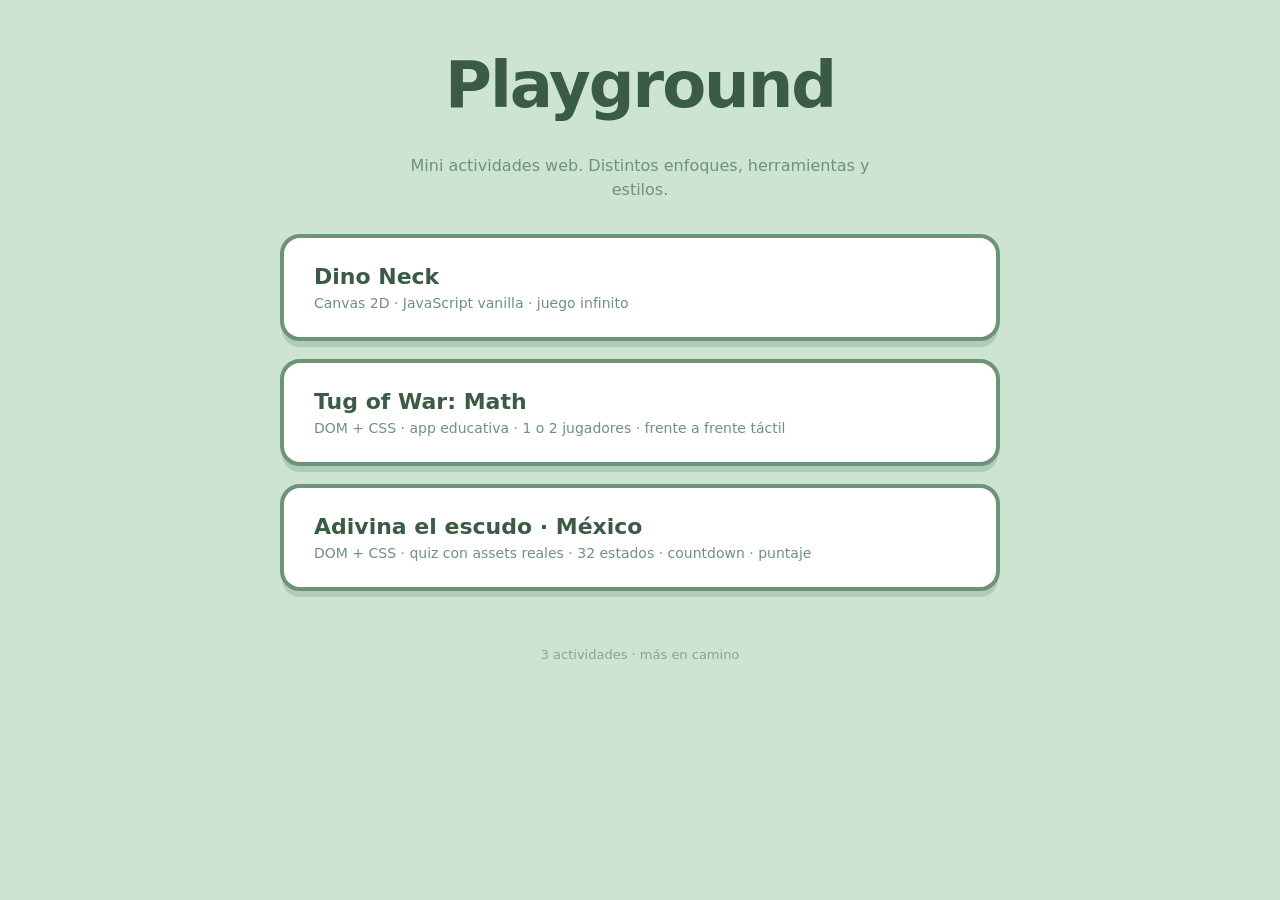
==== index.html @ 7f286912 "feat: add guess-flag-mx to playground catalog" ====
<!DOCTYPE html>
<html lang="es">
<head>
  <meta charset="UTF-8" />
  <meta name="viewport" content="width=device-width, initial-scale=1.0" />
  <title>Playground</title>
  <style>
    * { box-sizing: border-box; margin: 0; padding: 0; }
    html, body {
      min-height: 100%;
      font-family: system-ui, -apple-system, "Segoe UI", sans-serif;
      background: #cde4d2;
      color: #3a5c44;
    }
    body {
      display: flex;
      flex-direction: column;
      align-items: center;
      justify-content: center;
      padding: 48px 24px;
      gap: 32px;
    }
    h1 {
      font-size: clamp(40px, 6vw, 64px);
      font-weight: 900;
      letter-spacing: -2px;
      text-align: center;
    }
    p.sub {
      color: #6d9379;
      font-size: 16px;
      max-width: 480px;
      text-align: center;
      line-height: 1.5;
    }
    .activities {
      display: grid;
      gap: 18px;
      width: 100%;
      max-width: 720px;
    }
    a.card {
      display: block;
      background: #fff;
      border: 4px solid #6d9379;
      border-radius: 20px;
      padding: 26px 30px;
      text-decoration: none;
      color: inherit;
      box-shadow: 0 8px 0 -2px rgba(109, 147, 121, 0.3);
      transition: transform .15s ease, box-shadow .15s ease;
    }
    a.card:hover {
      transform: translateY(-2px);
      box-shadow: 0 10px 0 -2px rgba(109, 147, 121, 0.4);
    }
    a.card h2 {
      font-size: 22px;
      font-weight: 800;
      margin-bottom: 6px;
    }
    a.card p {
      font-size: 14px;
      color: #6d9379;
    }
    footer {
      color: #6d9379;
      font-size: 13px;
      opacity: 0.75;
      margin-top: 24px;
    }
  </style>
</head>
<body>
  <h1>Playground</h1>
  <p class="sub">Mini actividades web. Distintos enfoques, herramientas y estilos.</p>

  <div class="activities">
    <a class="card" href="activities/dino-neck/">
      <h2>Dino Neck</h2>
      <p>Canvas 2D · JavaScript vanilla · juego infinito</p>
    </a>
    <a class="card" href="activities/tug-of-war-math/">
      <h2>Tug of War: Math</h2>
      <p>DOM + CSS · app educativa · 1 o 2 jugadores · frente a frente táctil</p>
    </a>
    <a class="card" href="activities/guess-flag-mx/">
      <h2>Adivina el escudo · México</h2>
      <p>DOM + CSS · quiz con assets reales · 32 estados · countdown · puntaje</p>
    </a>
  </div>

  <footer>3 actividades · más en camino</footer>
</body>
</html>
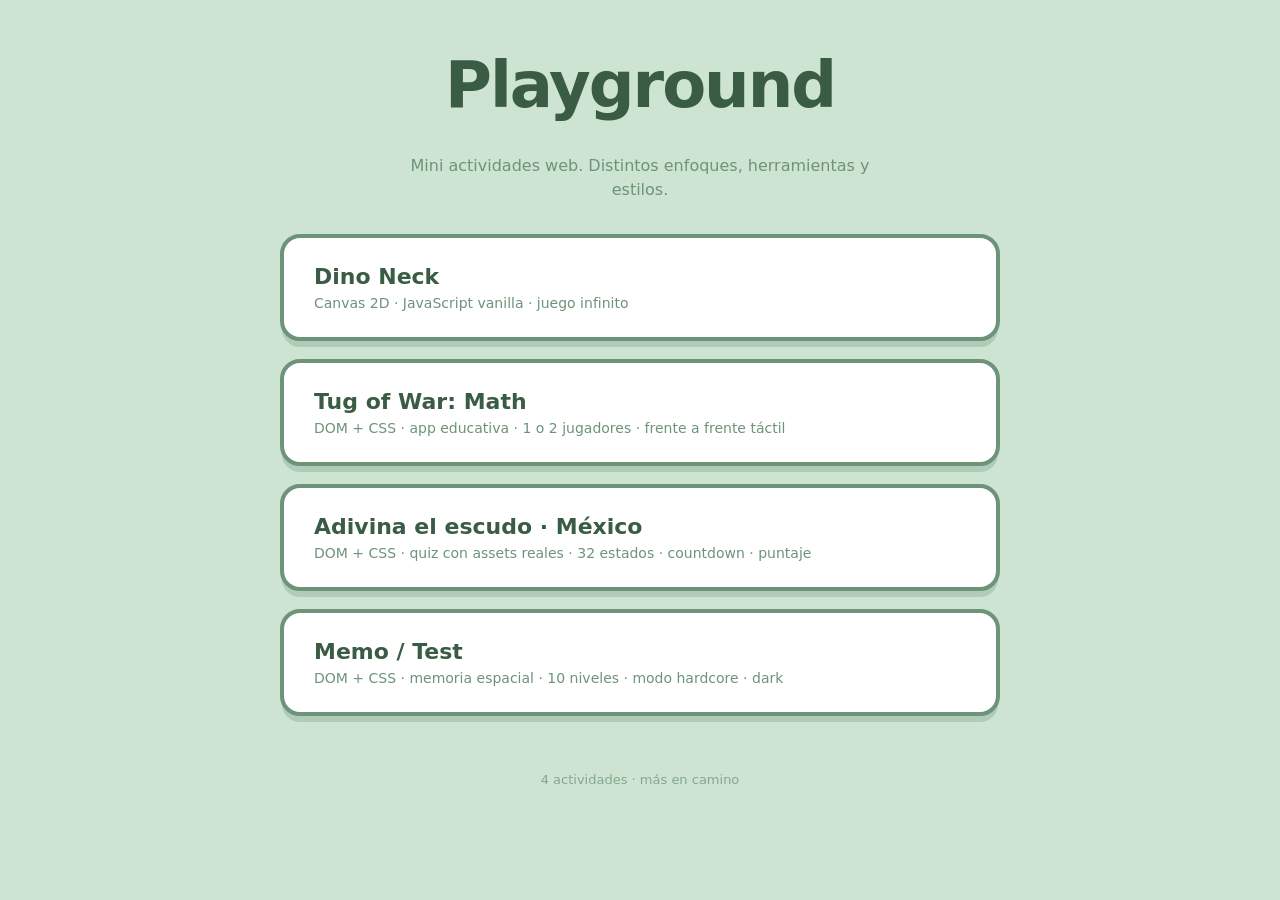
==== commit e61fc441: "feat: add memory-grid to playground catalog" ====
--- a/index.html
+++ b/index.html
@@ -88,8 +88,12 @@
       <h2>Adivina el escudo · México</h2>
       <p>DOM + CSS · quiz con assets reales · 32 estados · countdown · puntaje</p>
     </a>
+    <a class="card" href="activities/memory-grid/">
+      <h2>Memo / Test</h2>
+      <p>DOM + CSS · memoria espacial · 10 niveles · modo hardcore · dark</p>
+    </a>
   </div>
 
-  <footer>3 actividades · más en camino</footer>
+  <footer>4 actividades · más en camino</footer>
 </body>
 </html>
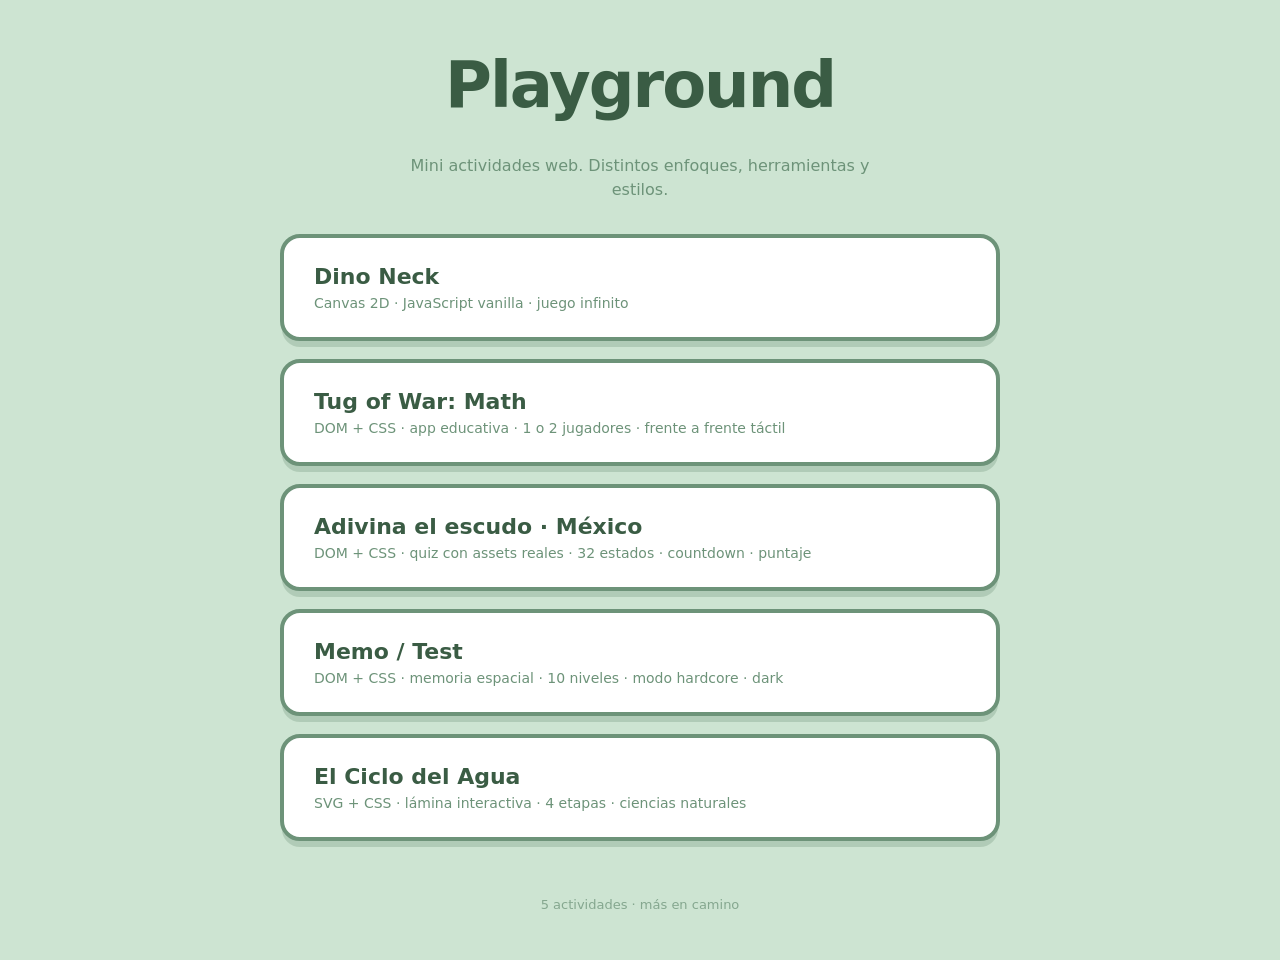
==== commit 210ddd32: "feat: add ciclo-del-agua to playground catalog" ====
--- a/index.html
+++ b/index.html
@@ -92,8 +92,12 @@
       <h2>Memo / Test</h2>
       <p>DOM + CSS · memoria espacial · 10 niveles · modo hardcore · dark</p>
     </a>
+    <a class="card" href="activities/ciclo-del-agua/">
+      <h2>El Ciclo del Agua</h2>
+      <p>SVG + CSS · lámina interactiva · 4 etapas · ciencias naturales</p>
+    </a>
   </div>
 
-  <footer>4 actividades · más en camino</footer>
+  <footer>5 actividades · más en camino</footer>
 </body>
 </html>
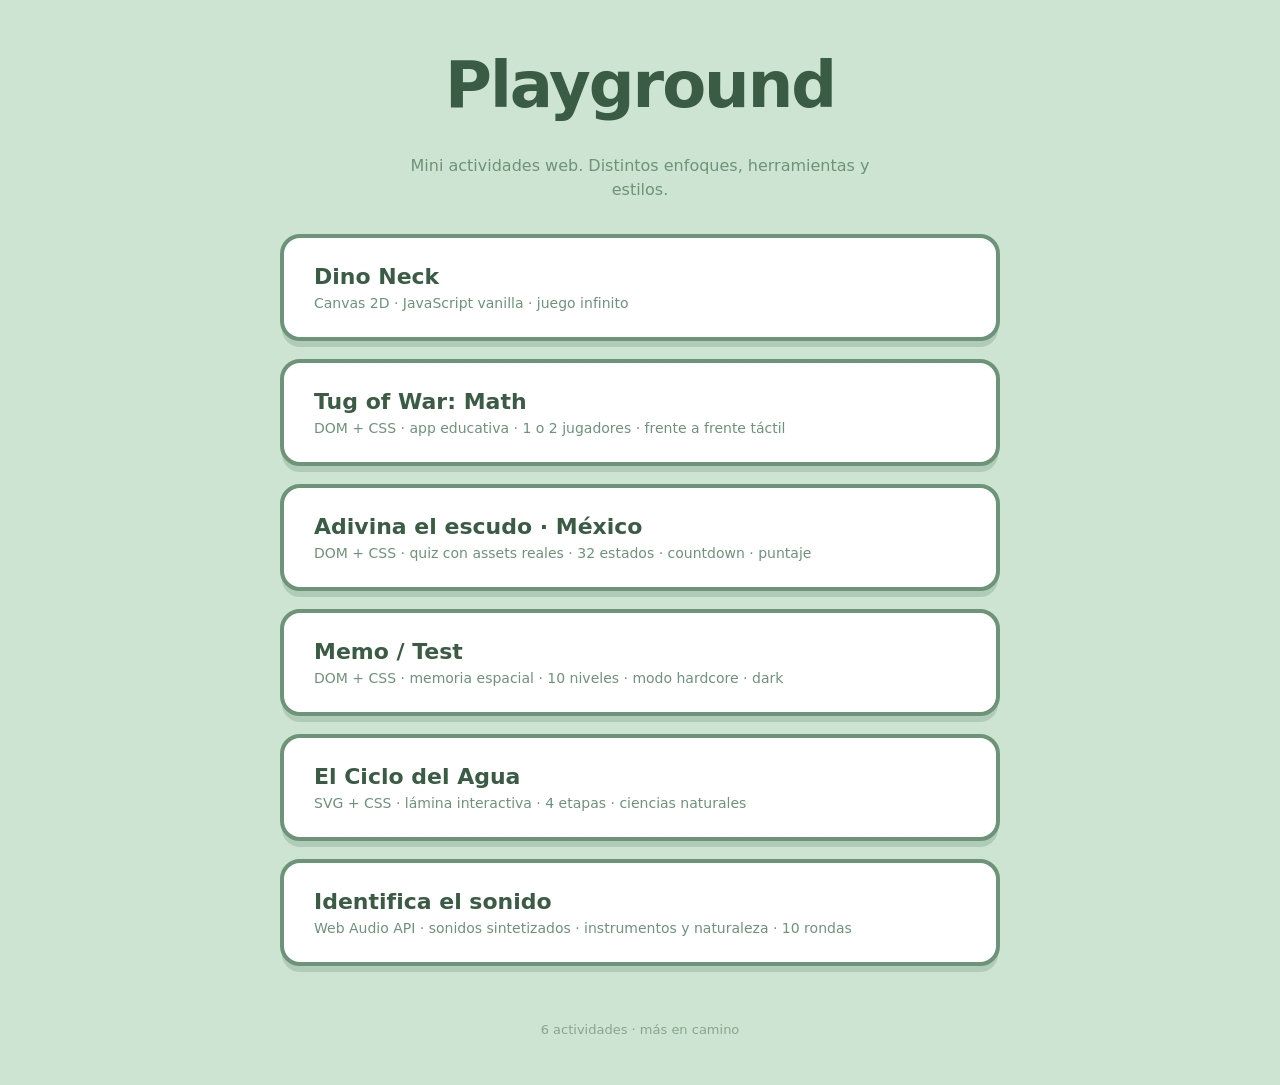
==== commit 2c6eb770: "feat: add identifica-sonido to playground catalog" ====
--- a/index.html
+++ b/index.html
@@ -4,6 +4,7 @@
   <meta charset="UTF-8" />
   <meta name="viewport" content="width=device-width, initial-scale=1.0" />
   <title>Playground</title>
+  <script defer src="https://analytics.lu1s9.dev/script.js" data-website-id="b43d0a09-e1eb-4a2e-ba0b-0c2025f98c3b"></script>
   <style>
     * { box-sizing: border-box; margin: 0; padding: 0; }
     html, body {
@@ -96,8 +97,24 @@
       <h2>El Ciclo del Agua</h2>
       <p>SVG + CSS · lámina interactiva · 4 etapas · ciencias naturales</p>
     </a>
+    <a class="card" href="activities/identifica-sonido/">
+      <h2>Identifica el sonido</h2>
+      <p>Web Audio API · sonidos sintetizados · instrumentos y naturaleza · 10 rondas</p>
+    </a>
   </div>
 
-  <footer>5 actividades · más en camino</footer>
+  <footer>6 actividades · más en camino</footer>
+
+  <script>
+    (() => {
+      const track = (e, d) => { try { window.umami?.track(e, d); } catch (_) {} };
+      document.querySelectorAll('.card').forEach((card) => {
+        card.addEventListener('click', () => {
+          const slug = card.getAttribute('href').split('/').filter(Boolean).pop();
+          track('activity_card_click', { slug });
+        });
+      });
+    })();
+  </script>
 </body>
 </html>
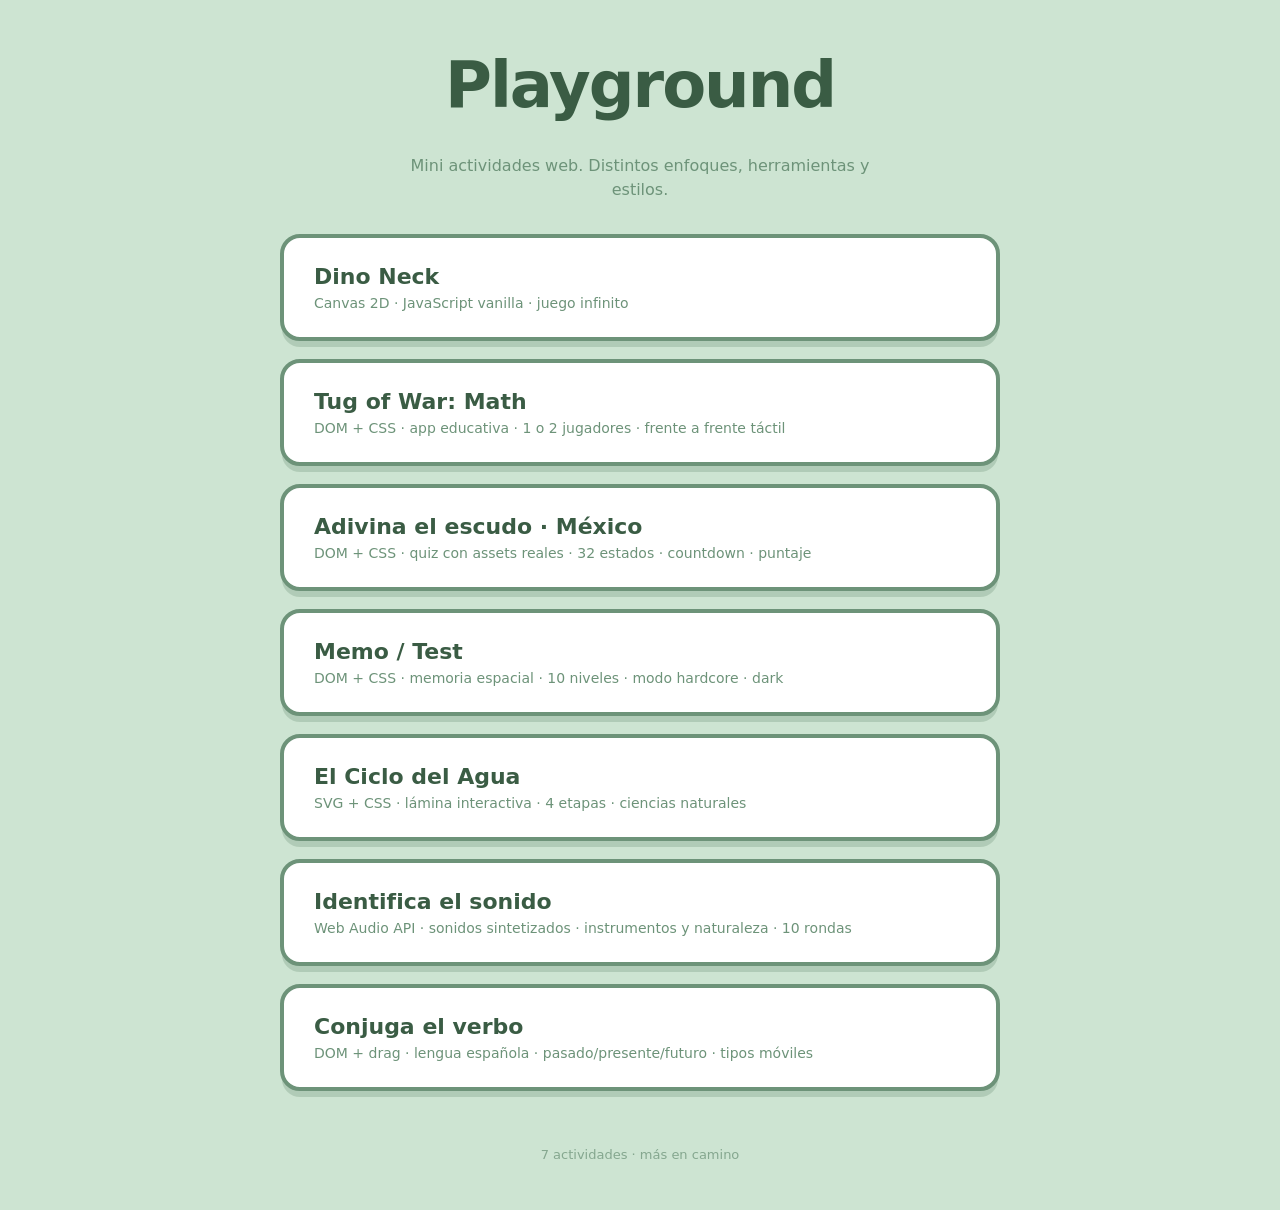
==== commit f90287dc: "feat: add conjuga-el-verbo to playground catalog" ====
--- a/index.html
+++ b/index.html
@@ -101,9 +101,13 @@
       <h2>Identifica el sonido</h2>
       <p>Web Audio API · sonidos sintetizados · instrumentos y naturaleza · 10 rondas</p>
     </a>
+    <a class="card" href="activities/conjuga-el-verbo/">
+      <h2>Conjuga el verbo</h2>
+      <p>DOM + drag · lengua española · pasado/presente/futuro · tipos móviles</p>
+    </a>
   </div>
 
-  <footer>6 actividades · más en camino</footer>
+  <footer>7 actividades · más en camino</footer>
 
   <script>
     (() => {
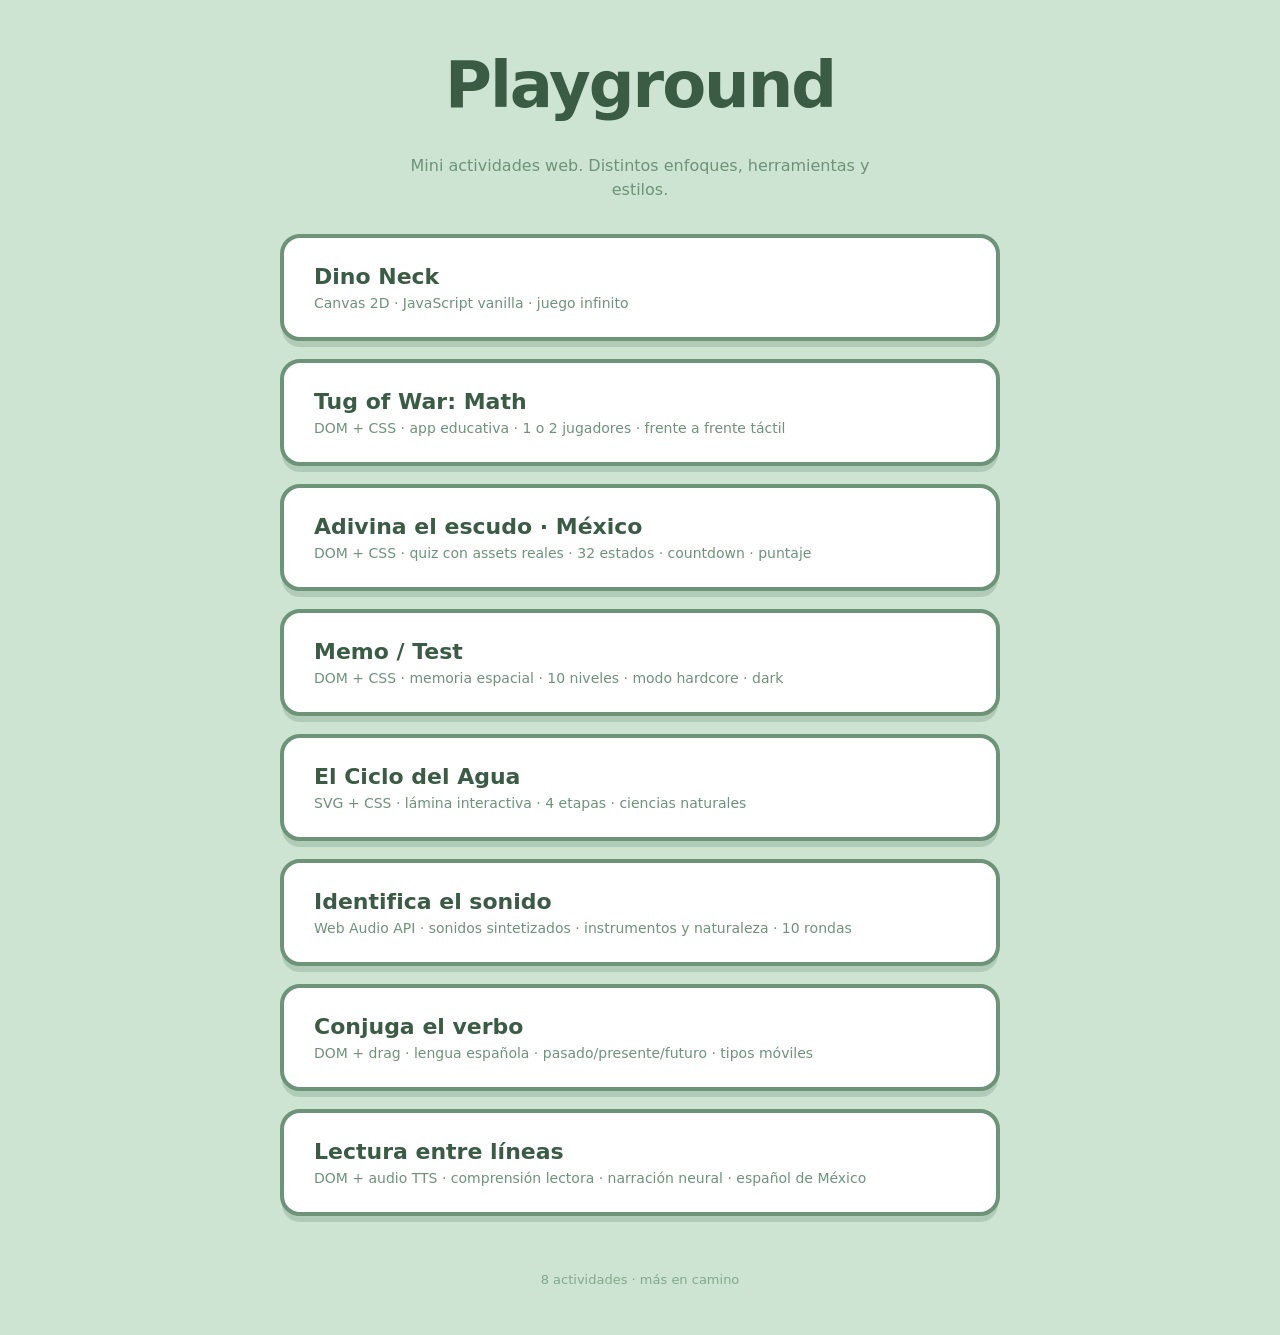
==== commit 4c39d70f: "feat: add lectura-entre-lineas to playground catalog" ====
--- a/index.html
+++ b/index.html
@@ -105,9 +105,13 @@
       <h2>Conjuga el verbo</h2>
       <p>DOM + drag · lengua española · pasado/presente/futuro · tipos móviles</p>
     </a>
+    <a class="card" href="activities/lectura-entre-lineas/">
+      <h2>Lectura entre líneas</h2>
+      <p>DOM + audio TTS · comprensión lectora · narración neural · español de México</p>
+    </a>
   </div>
 
-  <footer>7 actividades · más en camino</footer>
+  <footer>8 actividades · más en camino</footer>
 
   <script>
     (() => {
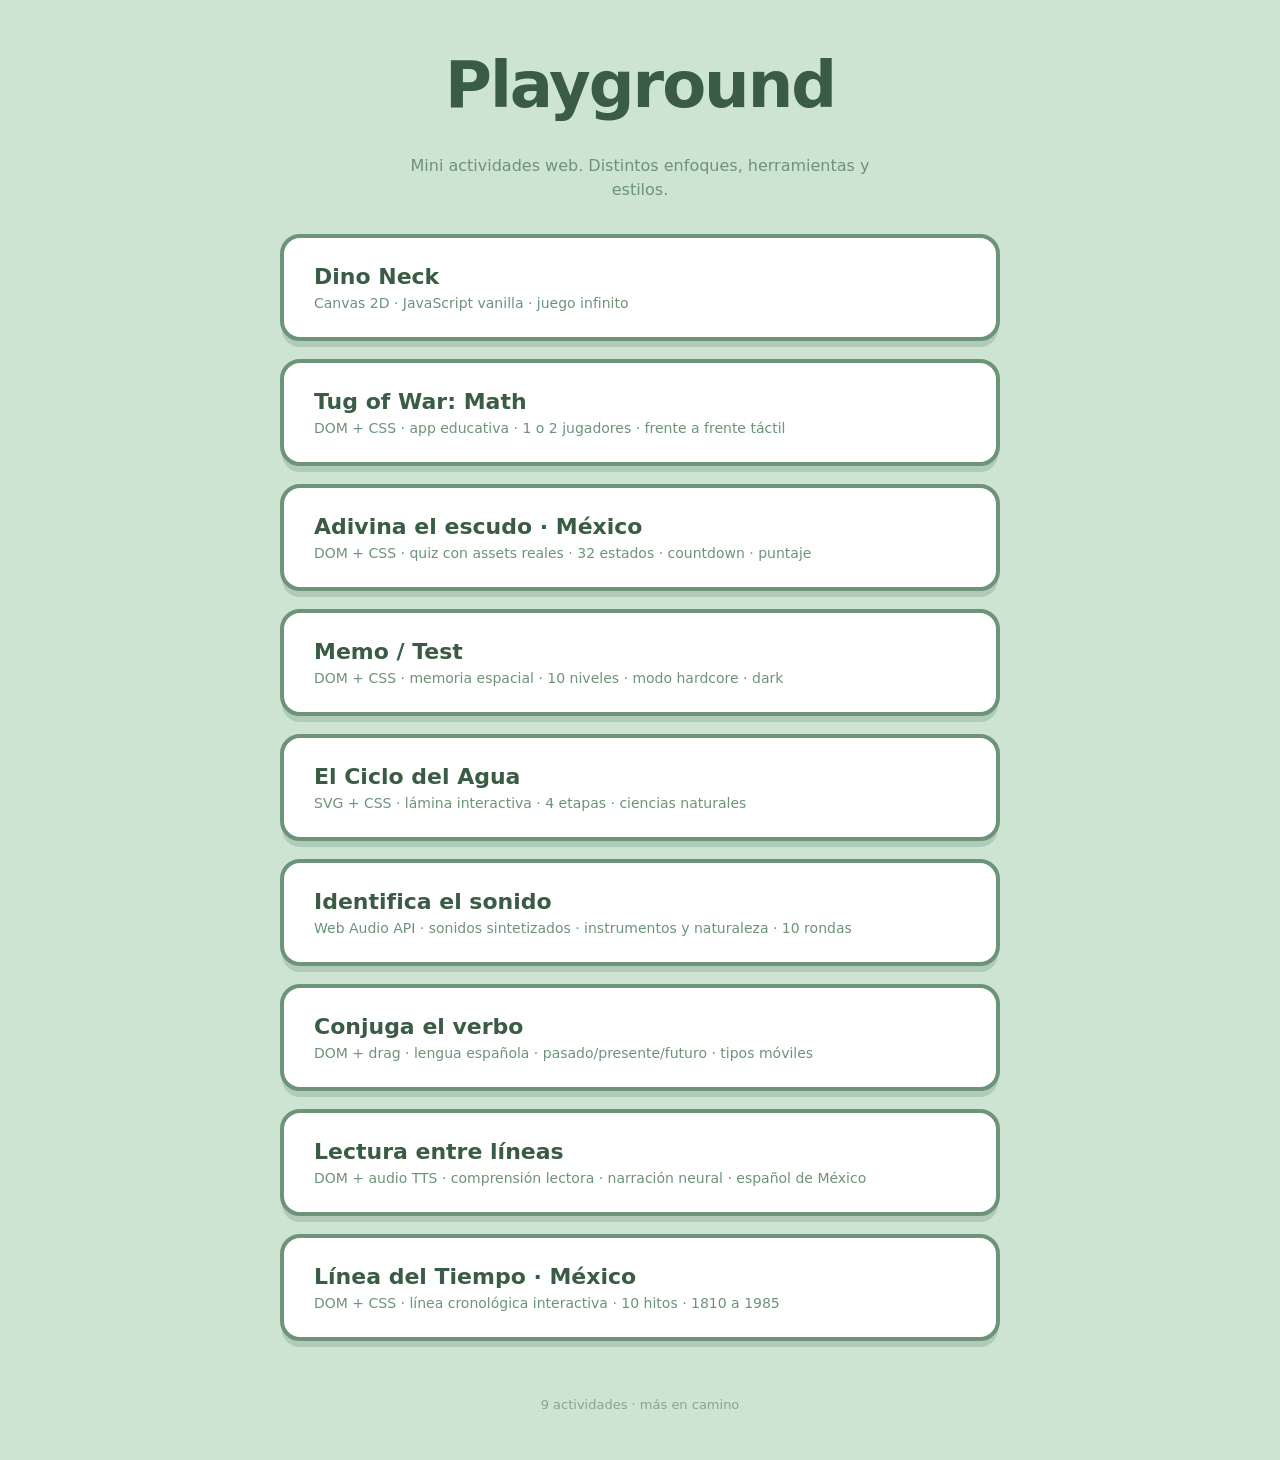
==== commit fe7d781b: "feat: add linea-del-tiempo to playground catalog" ====
--- a/index.html
+++ b/index.html
@@ -109,9 +109,13 @@
       <h2>Lectura entre líneas</h2>
       <p>DOM + audio TTS · comprensión lectora · narración neural · español de México</p>
     </a>
+    <a class="card" href="activities/linea-del-tiempo/">
+      <h2>Línea del Tiempo · México</h2>
+      <p>DOM + CSS · línea cronológica interactiva · 10 hitos · 1810 a 1985</p>
+    </a>
   </div>
 
-  <footer>8 actividades · más en camino</footer>
+  <footer>9 actividades · más en camino</footer>
 
   <script>
     (() => {
